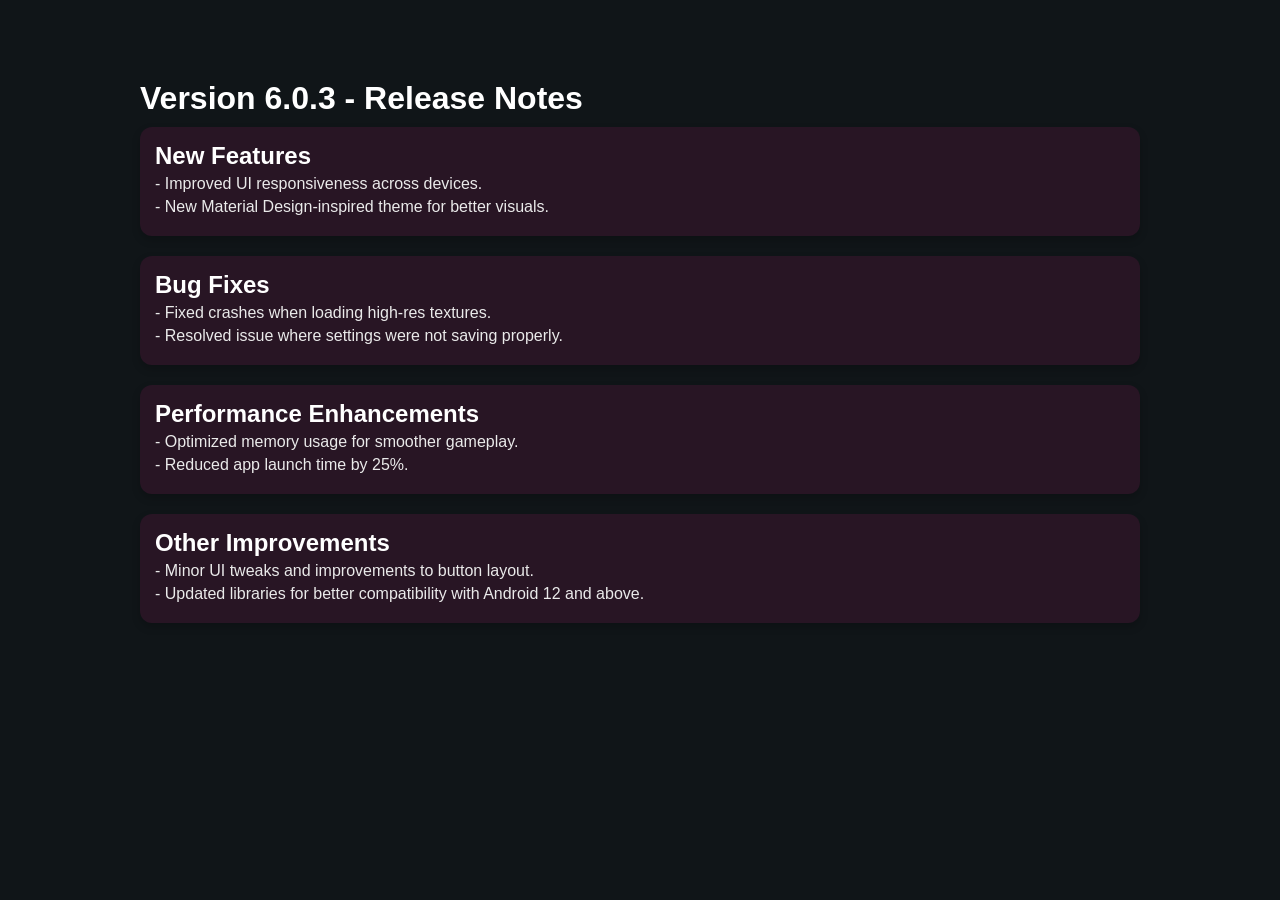
==== Changelogs/index.html @ d49ec12e "clean up HTML and add a Changelogs subdir" ====
<!DOCTYPE html>
<html lang="en">
<head>
  <meta charset="UTF-8">
  <meta name="viewport" content="width=device-width, initial-scale=1.0">
  <title>Changelog - Version 6.0.3</title>
  <link rel="stylesheet" href="styles.css"> <!-- Add your CSS file here -->

  <style>
    /* Font Faces */
    @font-face {
      font-family: 'UberMoveBold';
      src: url('fonts/cashsans_black.otf') format('opentype');
      font-display: swap;
    }

    @font-face {
      font-family: 'categories';
      src: url('fonts/ProductSans-Regular.ttf') format('truetype');
      font-display: swap;
    }

    @font-face {
      font-family: 'LyftProBold';
      src: url('fonts/LyftPro-Bold.ttf') format('truetype');
      font-display: swap;
    }

    @font-face {
      font-family: 'CustomFont';
      src: url('fonts/ProductSans-Play.otf') format('opentype');
      font-display: swap;
    }

    @font-face {
      font-family: 'HeaderFontStyle';
      src: url('fonts/laca_blackitalic.otf') format('opentype');
      font-display: swap;
    }

    @font-face {
      font-family: 'ImportantNotes';
      src: url('fonts/Google_Sans_Display-500-100_0-0_0.ttf') format('truetype');
      font-display: swap;
    }

    /* Global Styles */
    :root {
      --primary-color: #151618;
      --on-primary-color: #ffffff;
      --background-color: #101518;
      --card-background: #281524;
      --important-note-color: #f5f5f5;
      --important-note-background: #100712;
      --build-date-color: #EAEAEA;
      --link-hover-bg: #3A3B47;
      --link-bg: #243034;
      --link-color: #f9f9f9;
      --ripple-color: rgba(255, 255, 255, 0.6);
      --max-content-width: 1000px;
      --border-radius: 12px;
      --box-shadow: 0 4px 8px rgba(0, 0, 0, 0.2);
      --transition-duration: 0.3s;
      --primary-text-color: #f9f9f9;
      --secondary-text-color: #EAEAEA;
    }

    body {
      font-family: 'Roboto', sans-serif;
      background-color: var(--background-color);
      color: var(--primary-text-color);
      margin: 0;
      padding: 0;
      transition: background-color var(--transition-duration), color var(--transition-duration);
    }

    .container {
      max-width: var(--max-content-width);
      margin: 20px auto;
      padding: 20px;
    }

    .changelog-section {
      margin-top: 40px;
    }

    .changelog-section h2 {
      font-family: 'HeaderFontStyle', sans-serif;
      font-size: 2em;
      margin-bottom: 10px;
      color: var(--on-primary-color);
    }

    .changelog-item {
      background-color: var(--card-background);
      padding: 15px;
      margin-bottom: 20px;
      border-radius: var(--border-radius);
      box-shadow: var(--box-shadow);
      transition: background-color var(--transition-duration);
    }

    .changelog-item h3 {
      font-family: 'LyftProBold', sans-serif;
      margin: 0;
      font-size: 1.5em;
      color: var(--on-primary-color);
    }

    .changelog-item p {
      font-family: 'categories', sans-serif;
      margin: 5px 0;
      font-size: 1em;
      color: var(--secondary-text-color);
    }

    .changelog-item a {
      font-family: 'CustomFont', sans-serif;
      color: var(--link-color);
      text-decoration: none;
    }

    .changelog-item a:hover {
      background-color: var(--link-hover-bg);
      padding: 0 4px;
      border-radius: 4px;
    }
  </style>
</head>
<body>
  <div class="container">
    <section class="changelog-section">
      <h2>Version 6.0.3 - Release Notes</h2>
      <div class="changelog-item">
        <h3>New Features</h3>
        <p>- Improved UI responsiveness across devices.</p>
        <p>- New Material Design-inspired theme for better visuals.</p>
      </div>
      <div class="changelog-item">
        <h3>Bug Fixes</h3>
        <p>- Fixed crashes when loading high-res textures.</p>
        <p>- Resolved issue where settings were not saving properly.</p>
      </div>
      <div class="changelog-item">
        <h3>Performance Enhancements</h3>
        <p>- Optimized memory usage for smoother gameplay.</p>
        <p>- Reduced app launch time by 25%.</p>
      </div>
      <div class="changelog-item">
        <h3>Other Improvements</h3>
        <p>- Minor UI tweaks and improvements to button layout.</p>
        <p>- Updated libraries for better compatibility with Android 12 and above.</p>
      </div>
    </section>
  </div>
</body>
</html>
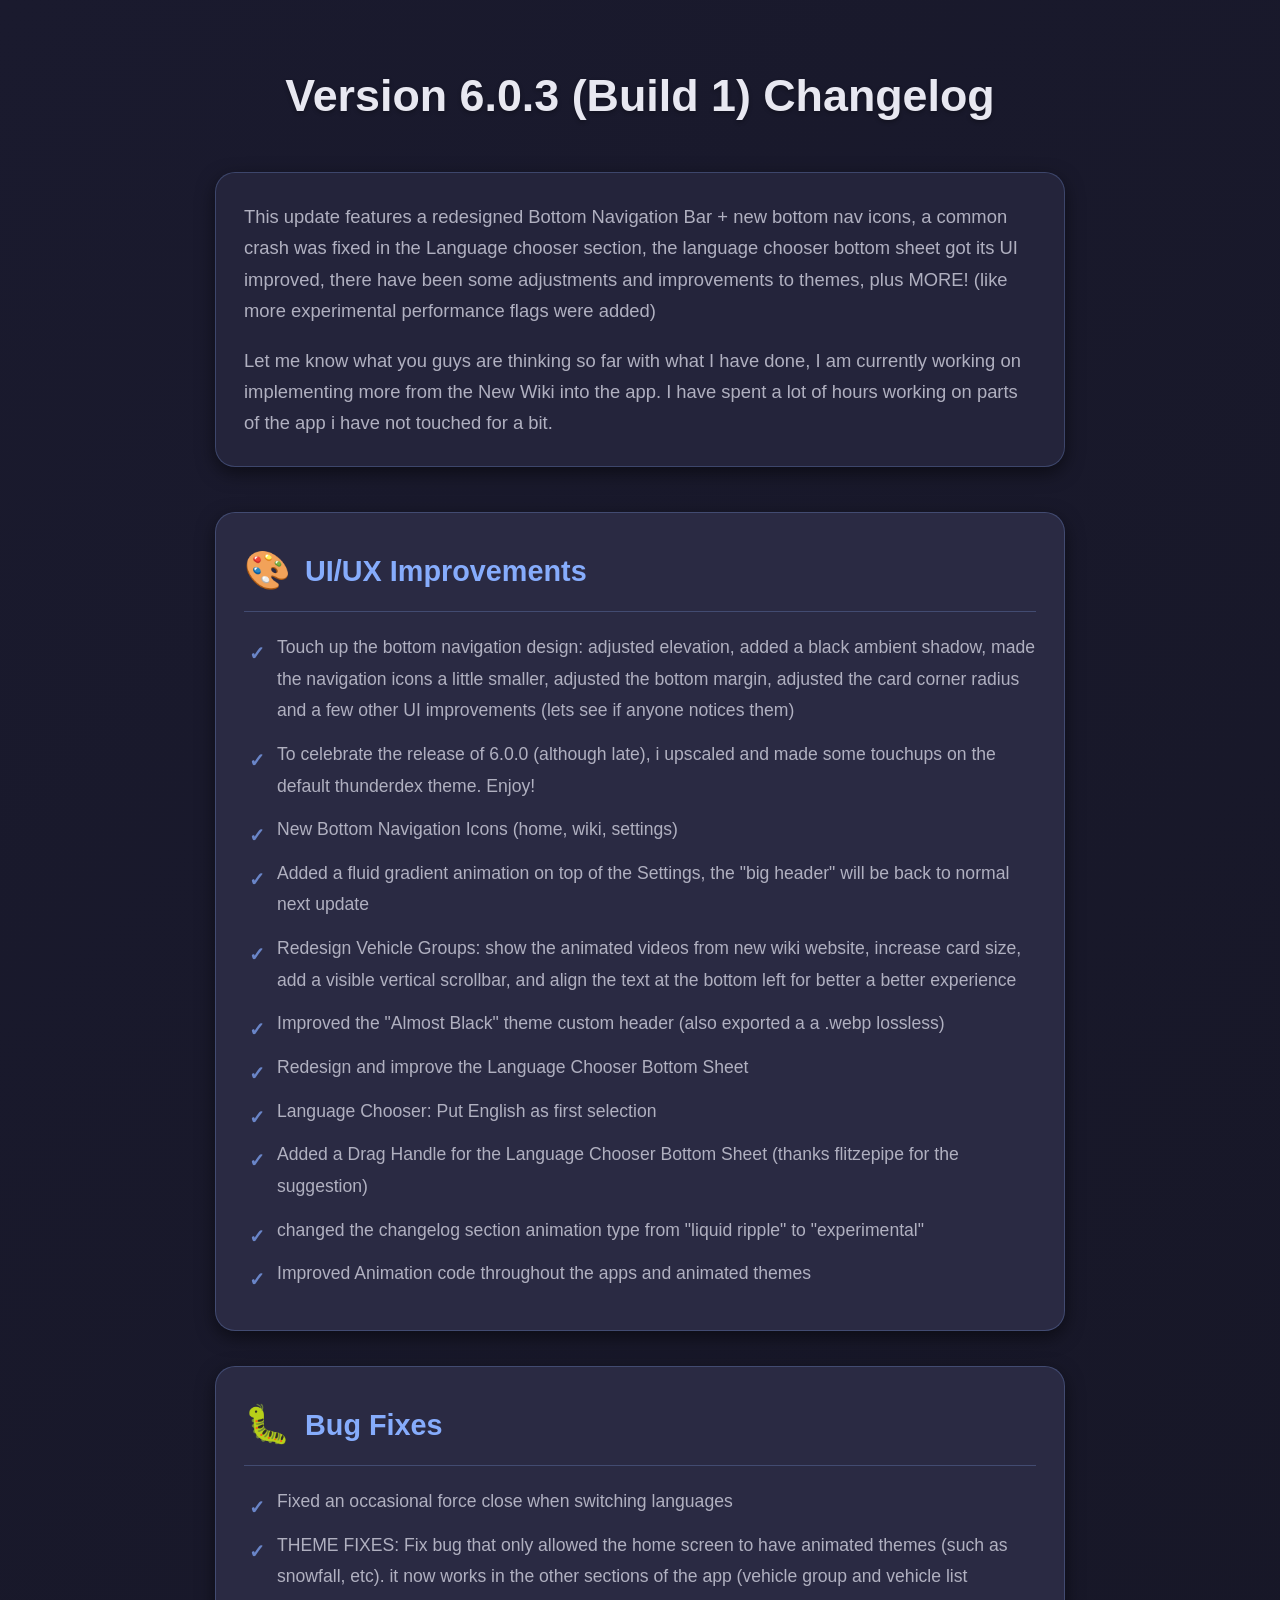
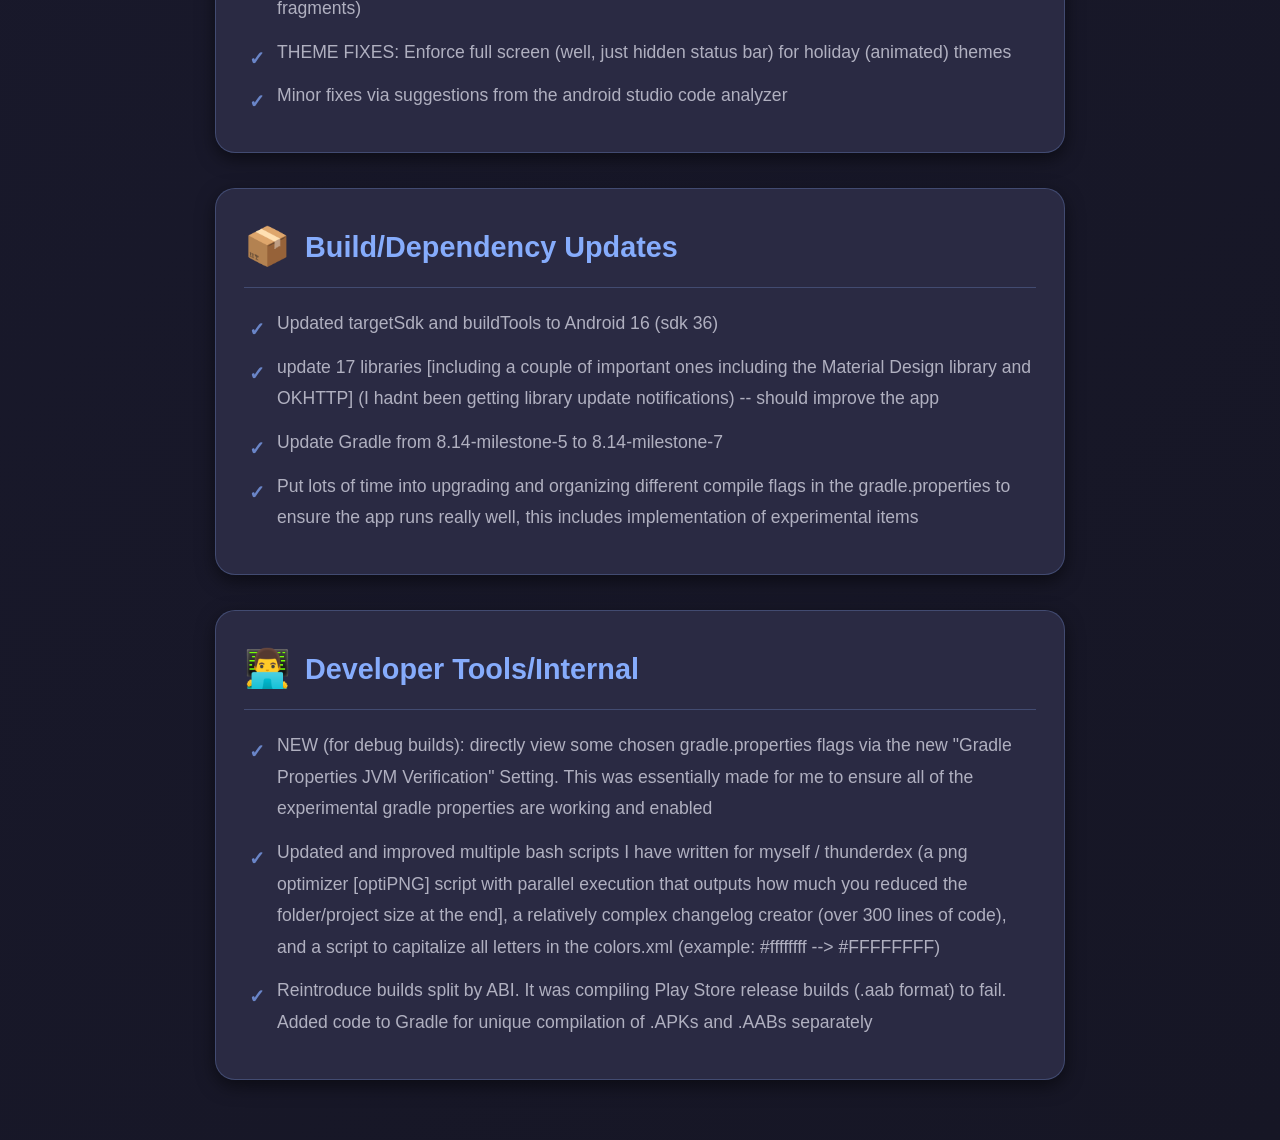
==== commit 118daaaa: "Strip the website down for now, create Changelogs subdirectory" ====
--- a/Changelogs/index.html
+++ b/Changelogs/index.html
@@ -1,157 +1,321 @@
 <!DOCTYPE html>
 <html lang="en">
-<head>
-  <meta charset="UTF-8">
-  <meta name="viewport" content="width=device-width, initial-scale=1.0">
-  <title>Changelog - Version 6.0.3</title>
-  <link rel="stylesheet" href="styles.css"> <!-- Add your CSS file here -->
-
-  <style>
-    /* Font Faces */
-    @font-face {
-      font-family: 'UberMoveBold';
-      src: url('fonts/cashsans_black.otf') format('opentype');
-      font-display: swap;
-    }
-
-    @font-face {
-      font-family: 'categories';
-      src: url('fonts/ProductSans-Regular.ttf') format('truetype');
-      font-display: swap;
-    }
-
-    @font-face {
-      font-family: 'LyftProBold';
-      src: url('fonts/LyftPro-Bold.ttf') format('truetype');
-      font-display: swap;
-    }
-
-    @font-face {
-      font-family: 'CustomFont';
-      src: url('fonts/ProductSans-Play.otf') format('opentype');
-      font-display: swap;
-    }
-
-    @font-face {
-      font-family: 'HeaderFontStyle';
-      src: url('fonts/laca_blackitalic.otf') format('opentype');
-      font-display: swap;
-    }
-
-    @font-face {
-      font-family: 'ImportantNotes';
-      src: url('fonts/Google_Sans_Display-500-100_0-0_0.ttf') format('truetype');
-      font-display: swap;
-    }
-
-    /* Global Styles */
-    :root {
-      --primary-color: #151618;
-      --on-primary-color: #ffffff;
-      --background-color: #101518;
-      --card-background: #281524;
-      --important-note-color: #f5f5f5;
-      --important-note-background: #100712;
-      --build-date-color: #EAEAEA;
-      --link-hover-bg: #3A3B47;
-      --link-bg: #243034;
-      --link-color: #f9f9f9;
-      --ripple-color: rgba(255, 255, 255, 0.6);
-      --max-content-width: 1000px;
-      --border-radius: 12px;
-      --box-shadow: 0 4px 8px rgba(0, 0, 0, 0.2);
-      --transition-duration: 0.3s;
-      --primary-text-color: #f9f9f9;
-      --secondary-text-color: #EAEAEA;
-    }
-
-    body {
-      font-family: 'Roboto', sans-serif;
-      background-color: var(--background-color);
-      color: var(--primary-text-color);
-      margin: 0;
-      padding: 0;
-      transition: background-color var(--transition-duration), color var(--transition-duration);
-    }
-
-    .container {
-      max-width: var(--max-content-width);
-      margin: 20px auto;
-      padding: 20px;
-    }
-
-    .changelog-section {
-      margin-top: 40px;
-    }
-
-    .changelog-section h2 {
-      font-family: 'HeaderFontStyle', sans-serif;
-      font-size: 2em;
-      margin-bottom: 10px;
-      color: var(--on-primary-color);
-    }
-
-    .changelog-item {
-      background-color: var(--card-background);
-      padding: 15px;
-      margin-bottom: 20px;
-      border-radius: var(--border-radius);
-      box-shadow: var(--box-shadow);
-      transition: background-color var(--transition-duration);
-    }
-
-    .changelog-item h3 {
-      font-family: 'LyftProBold', sans-serif;
-      margin: 0;
-      font-size: 1.5em;
-      color: var(--on-primary-color);
-    }
-
-    .changelog-item p {
-      font-family: 'categories', sans-serif;
-      margin: 5px 0;
-      font-size: 1em;
-      color: var(--secondary-text-color);
-    }
-
-    .changelog-item a {
-      font-family: 'CustomFont', sans-serif;
-      color: var(--link-color);
-      text-decoration: none;
-    }
-
-    .changelog-item a:hover {
-      background-color: var(--link-hover-bg);
-      padding: 0 4px;
-      border-radius: 4px;
-    }
-  </style>
-</head>
-<body>
-  <div class="container">
-    <section class="changelog-section">
-      <h2>Version 6.0.3 - Release Notes</h2>
-      <div class="changelog-item">
-        <h3>New Features</h3>
-        <p>- Improved UI responsiveness across devices.</p>
-        <p>- New Material Design-inspired theme for better visuals.</p>
+   <head>
+      <meta charset="UTF-8">
+      <meta name="viewport" content="width=device-width, initial-scale=1.0">
+      <title>ThunderDex Changelog - v6.0.3</title>
+      <link rel="stylesheet" href="styles.css">
+      <!-- Assuming styles.css is empty -->
+      <style>
+         /* Font Faces (Keep as is) */
+         @font-face { font-family: 'UberMoveBold'; src: url('fonts/cashsans_black.otf') format('opentype'); font-display: swap; }
+         @font-face { font-family: 'categories'; src: url('fonts/ProductSans-Regular.ttf') format('truetype'); font-display: swap; }
+         @font-face { font-family: 'LyftProBold'; src: url('fonts/LyftPro-Bold.ttf') format('truetype'); font-display: swap; }
+         @font-face { font-family: 'HeaderFontStyle'; src: url('fonts/laca_blackitalic.otf') format('opentype'); font-display: swap; }
+         @font-face { font-family: 'ImportantNotes'; src: url('fonts/Google_Sans_Display-500-100_0-0_0.ttf') format('truetype'); font-display: swap; }
+         /* --- Improved Styles --- */
+         /* Global Styles & Variables */
+         :root {
+         --primary-color: #1A1A2E;
+         --on-primary-color: #E8E8F1;
+         --background-color: #161625;
+         --surface-color: #1E1E30;
+         --card-background: #2A2A43; /* Slightly lighter card */
+         --intro-background: #24243B; /* Different background for intro */
+         --important-note-background: rgba(134, 172, 252, 0.15);
+         --accent-color: #86ACFC;
+         --accent-color-darker: #6A85C8;
+         --secondary-text-color: #B0B0C0;
+         --border-color: rgba(134, 172, 252, 0.25);
+         --border-radius-large: 20px;
+         --border-radius-medium: 12px;
+         --padding-large: 28px;
+         --padding-medium: 20px;
+         --box-shadow: 0 6px 18px rgba(0, 0, 0, 0.5);
+         --transition-duration: 0.3s;
+         }
+         body {
+         font-family: 'categories', sans-serif;
+         background: linear-gradient(135deg, var(--primary-color) 0%, var(--background-color) 100%);
+         color: var(--on-primary-color);
+         margin: 0;
+         padding: 20px 10px;
+         line-height: 1.6;
+         }
+         .container {
+         max-width: 850px;
+         margin: 40px auto;
+         padding: 0 var(--padding-medium);
+         }
+         /* Header Title */
+         .changelog-section h1 { /* Changed from h2 for semantic main title */
+         font-size: 2.8em;
+         font-weight: bold;
+         margin-bottom: 40px;
+         color: var(--on-primary-color);
+         font-family: 'HeaderFontStyle', sans-serif;
+         text-align: center;
+         text-shadow: 0 2px 4px rgba(0,0,0,0.3);
+         opacity: 0;
+         transform: translateY(-20px);
+         animation: fadeInUp 0.6s 0.1s ease-out forwards;
+         }
+         /* Intro Section Styling */
+         .intro-section {
+         background-color: var(--intro-background);
+         padding: var(--padding-large);
+         border-radius: var(--border-radius-large);
+         box-shadow: var(--box-shadow);
+         border: 1px solid var(--border-color);
+         margin-bottom: 45px; /* Space below intro */
+         opacity: 0;
+         transform: translateY(20px) scale(0.98);
+         animation: fadeInUpScale 0.7s 0.2s ease-out forwards; /* Delay after title */
+         font-size: 1.15em;
+         line-height: 1.7;
+         color: var(--secondary-text-color);
+         }
+         .intro-section p {
+         margin-top: 0;
+         margin-bottom: 1em; /* Space between paragraphs */
+         }
+         .intro-section p:last-child {
+         margin-bottom: 0;
+         }
+         /* Changelog Card Item */
+         .changelog-item {
+         background-color: var(--card-background);
+         padding: var(--padding-large);
+         border-radius: var(--border-radius-large);
+         box-shadow: var(--box-shadow);
+         border: 1px solid var(--border-color);
+         transition: transform 0.3s ease-out, box-shadow 0.3s ease-out, background-color var(--transition-duration);
+         margin-bottom: 35px;
+         opacity: 0;
+         transform: translateY(20px) scale(0.98);
+         animation: fadeInUpScale 0.7s ease-out forwards;
+         }
+         /* Stagger card animation (Adjust delays considering intro section) */
+         .changelog-item:nth-of-type(1) { animation-delay: 0.3s; } /* First category */
+         .changelog-item:nth-of-type(2) { animation-delay: 0.4s; }
+         .changelog-item:nth-of-type(3) { animation-delay: 0.5s; }
+         .changelog-item:nth-of-type(4) { animation-delay: 0.6s; } /* New developer section */
+         .changelog-item:hover {
+         transform: translateY(-6px) scale(1.01);
+         box-shadow: 0 10px 25px rgba(0, 0, 0, 0.5);
+         }
+         /* Category Title (H3) */
+         .changelog-item h3 {
+         font-size: 1.8em;
+         margin-top: 0;
+         margin-bottom: 20px;
+         color: var(--accent-color);
+         font-family: 'LyftProBold', sans-serif;
+         display: flex;
+         align-items: center;
+         border-bottom: 1px solid var(--border-color); /* Add subtle separator */
+         padding-bottom: 10px;
+         }
+         /* Icon before H3 */
+         .changelog-item h3::before {
+         content: '';
+         /* If using an icon font like Material Symbols:
+         font-family: 'Material Symbols Outlined';
+         font-weight: normal;
+         font-style: normal;
+         line-height: 1;
+         letter-spacing: normal;
+         text-transform: none;
+         display: inline-block;
+         white-space: nowrap;
+         word-wrap: normal;
+         direction: ltr;
+         -webkit-font-feature-settings: 'liga';
+         -webkit-font-smoothing: antialiased; */
+         font-size: 1.3em; /* Increased size slightly */
+         margin-right: 14px; /* More space */
+         color: var(--accent-color);
+         display: inline-block; /* Keep */
+         /* vertical-align: -0.15em; /* Fine-tune vertical alignment */
+         }
+         /* Specific Icons (Emojis or replace with icon font content/classes) */
+         .changelog-item.ui-ux h3::before { content: '🎨'; } /* Palette */
+         .changelog-item.bugs h3::before { content: '🐛'; } /* Bug */
+         .changelog-item.build h3::before { content: '📦'; } /* Package/Build */
+         .changelog-item.developer h3::before { content: '👨‍💻'; } /* Developer/Code */
+         /* List Styles */
+         .changelog-item ul {
+         padding-left: 5px;
+         list-style-type: none;
+         margin: 0;
+         }
+         /* Nested List for sub-bullets */
+         .changelog-item ul ul {
+         padding-left: 25px; /* Indent sub-list */
+         margin-top: 8px; /* Space above sub-list */
+         }
+         .changelog-item li {
+         font-size: 1.1em;
+         line-height: 1.8;
+         color: var(--secondary-text-color);
+         margin-bottom: 12px;
+         font-family: 'categories', sans-serif;
+         position: relative;
+         padding-left: 28px;
+         opacity: 0;
+         transform: translateX(-10px);
+         animation: fadeInLeft 0.5s ease-out forwards;
+         }
+         /* Nested list item styling */
+         .changelog-item ul ul li {
+         font-size: 1.05em; /* Slightly smaller */
+         margin-bottom: 6px; /* Less space */
+         }
+         /* Stagger list item animation */
+         .changelog-item ul li:nth-child(1) { animation-delay: 0.1s; }
+         .changelog-item ul li:nth-child(2) { animation-delay: 0.2s; }
+         .changelog-item ul li:nth-child(3) { animation-delay: 0.3s; }
+         .changelog-item ul li:nth-child(4) { animation-delay: 0.4s; }
+         .changelog-item ul li:nth-child(5) { animation-delay: 0.5s; }
+         .changelog-item ul li:nth-child(6) { animation-delay: 0.6s; }
+         .changelog-item ul li:nth-child(7) { animation-delay: 0.7s; }
+         .changelog-item ul li:nth-child(8) { animation-delay: 0.8s; }
+         .changelog-item ul li:nth-child(9) { animation-delay: 0.9s; }
+         .changelog-item ul li:nth-child(10){ animation-delay: 1.0s; }
+         /* Custom Bullet Point */
+         .changelog-item li::before {
+         content: '✓';
+         color: var(--accent-color-darker);
+         font-weight: bold;
+         font-size: 1.1em;
+         position: absolute;
+         left: 0;
+         top: 4px;
+         transition: transform 0.2s ease-out;
+         }
+         /* Different bullet for nested list */
+         .changelog-item ul ul li::before {
+         content: '-'; /* Dash for sub-items */
+         font-weight: bold;
+         color: var(--secondary-text-color); /* Less prominent */
+         left: 2px; /* Adjust position */
+         }
+         .changelog-item li:hover::before {
+         transform: scale(1.3);
+         }
+         /* Important Note (If used) */
+         .important-note {
+         background-color: var(--important-note-background);
+         color: var(--accent-color);
+         padding: var(--padding-medium);
+         border-radius: var(--border-radius-medium);
+         font-size: 1.1em;
+         font-family: 'ImportantNotes', sans-serif;
+         text-align: center;
+         border: 1px solid var(--border-color);
+         border-left: 5px solid var(--accent-color);
+         margin-top: 40px;
+         opacity: 0;
+         transform: scale(0.95);
+         animation: fadeInScale 0.6s 0.8s ease-out forwards; /* Adjust delay */
+         }
+         /* Animations */
+         @keyframes fadeInUp {
+         from { opacity: 0; transform: translateY(20px); }
+         to { opacity: 1; transform: translateY(0); }
+         }
+         @keyframes fadeInUpScale {
+         from { opacity: 0; transform: translateY(20px) scale(0.98); }
+         to { opacity: 1; transform: translateY(0) scale(1); }
+         }
+         @keyframes fadeInLeft {
+         from { opacity: 0; transform: translateX(-15px); }
+         to { opacity: 1; transform: translateX(0); }
+         }
+         @keyframes fadeInScale {
+         from { opacity: 0; transform: scale(0.95); }
+         to { opacity: 1; transform: scale(1); }
+         }
+         /* Media Query for smaller screens */
+         @media (max-width: 768px) {
+         body { padding: 15px 5px; }
+         .container { margin: 20px auto; padding: 0 var(--padding-medium); }
+         .changelog-section h1 { font-size: 2.2em; margin-bottom: 30px; } /* Adjusted */
+         .intro-section { padding: var(--padding-medium); font-size: 1.05em; margin-bottom: 35px; }
+         .changelog-item { padding: var(--padding-medium); margin-bottom: 25px; }
+         .changelog-item h3 { font-size: 1.5em; margin-bottom: 15px; }
+         .changelog-item h3::before { font-size: 1.2em; margin-right: 10px; }
+         .changelog-item li { font-size: 1em; line-height: 1.7; padding-left: 24px; }
+         .changelog-item ul ul { padding-left: 20px; } /* Adjust nested indent */
+         .changelog-item li::before { font-size: 1em; top: 3px; }
+         .important-note { font-size: 1em; padding: 15px; margin-top: 30px; }
+         }
+      </style>
+   </head>
+   <body>
+      <div class="container">
+         <section class="changelog-section">
+            <h1>Version 6.0.3 (Build 1) Changelog</h1>
+            <!-- Changed to H1 -->
+            <!-- Intro Section -->
+            <div class="intro-section">
+               <p>
+                  This update features a redesigned Bottom Navigation Bar + new bottom nav icons, a common crash was fixed in the Language chooser section, the language chooser bottom sheet got its UI improved, there have been some adjustments and improvements to themes, plus MORE! (like more experimental performance flags were added)
+               </p>
+               <p>
+                  Let me know what you guys are thinking so far with what I have done, I am currently working on implementing more from the New Wiki into the app. I have spent a lot of hours working on parts of the app i have not touched for a bit.
+               </p>
+            </div>
+            <!-- UI/UX Improvements -->
+            <div class="changelog-item ui-ux">
+               <h3>UI/UX Improvements</h3>
+               <ul>
+                  <li>Touch up the bottom navigation design: adjusted elevation, added a black ambient shadow, made the navigation icons a little smaller, adjusted the bottom margin, adjusted the card corner radius and a few other UI improvements (lets see if anyone notices them)</li>
+                  <li>To celebrate the release of 6.0.0 (although late), i upscaled and made some touchups on the default thunderdex theme. Enjoy!</li>
+                  <li>New Bottom Navigation Icons (home, wiki, settings)</li>
+                  <li>Added a fluid gradient animation on top of the Settings, the "big header" will be back to normal next update</li>
+                  <li>Redesign Vehicle Groups: show the animated videos from new wiki website, increase card size, add a visible vertical scrollbar, and align the text at the bottom left for better a better experience</li>
+                  <li>Improved the "Almost Black" theme custom header (also exported a a .webp lossless)</li>
+                  <li>Redesign and improve the Language Chooser Bottom Sheet</li>
+                  <li>Language Chooser: Put English as first selection</li>
+                  <li>Added a Drag Handle for the Language Chooser Bottom Sheet (thanks flitzepipe for the suggestion)</li>
+                  <li>changed the changelog section animation type from "liquid ripple" to "experimental"</li>
+                  <li>Improved Animation code throughout the apps and animated themes</li>
+               </ul>
+            </div>
+            <!-- Bug Fixes -->
+            <div class="changelog-item bugs">
+               <h3>Bug Fixes</h3>
+               <ul>
+                  <li>Fixed an occasional force close when switching languages</li>
+                  <li>THEME FIXES: Fix bug that only allowed the home screen to have animated themes (such as snowfall, etc). it now works in the other sections of the app (vehicle group and vehicle list fragments)</li>
+                  <li>THEME FIXES: Enforce full screen (well, just hidden status bar) for holiday (animated) themes</li>
+                  <li>Minor fixes via suggestions from the android studio code analyzer</li>
+               </ul>
+            </div>
+            <!-- Build/Dependency Updates -->
+            <div class="changelog-item build">
+               <h3>Build/Dependency Updates</h3>
+               <ul>
+                  <li>Updated targetSdk and buildTools to Android 16 (sdk 36)</li>
+                  <li>update 17 libraries [including a couple of important ones including the Material Design library and OKHTTP] (I hadnt been getting library update notifications) -- should improve the app</li>
+                  <li>
+                     Update Gradle from 8.14-milestone-5 to 8.14-milestone-7 <!-- This was the item needing a sub-bullet style -->
+                     <!-- Removed incorrect sub-bullet marker '-' from text, handled by CSS -->
+                  </li>
+                  <li>Put lots of time into upgrading and organizing different compile flags in the gradle.properties to ensure the app runs really well, this includes implementation of experimental items</li>
+               </ul>
+            </div>
+            <!-- Developer Tools/Internal -->
+            <div class="changelog-item developer">
+               <h3>Developer Tools/Internal</h3>
+               <ul>
+                  <li>NEW (for debug builds): directly view some chosen gradle.properties flags via the new "Gradle Properties JVM Verification" Setting. This was essentially made for me to ensure all of the experimental gradle properties are working and enabled</li>
+                  <li>Updated and improved multiple bash scripts I have written for myself / thunderdex (a png optimizer [optiPNG] script with parallel execution that outputs how much you reduced the folder/project size at the end], a relatively complex changelog creator (over 300 lines of code), and a script to capitalize all letters in the colors.xml (example: #ffffffff --> #FFFFFFFF)</li>
+                  <li>Reintroduce builds split by ABI. It was compiling Play Store release builds (.aab format) to fail. Added code to Gradle for unique compilation of .APKs and .AABs separately</li>
+               </ul>
+            </div>
+         </section>
       </div>
-      <div class="changelog-item">
-        <h3>Bug Fixes</h3>
-        <p>- Fixed crashes when loading high-res textures.</p>
-        <p>- Resolved issue where settings were not saving properly.</p>
-      </div>
-      <div class="changelog-item">
-        <h3>Performance Enhancements</h3>
-        <p>- Optimized memory usage for smoother gameplay.</p>
-        <p>- Reduced app launch time by 25%.</p>
-      </div>
-      <div class="changelog-item">
-        <h3>Other Improvements</h3>
-        <p>- Minor UI tweaks and improvements to button layout.</p>
-        <p>- Updated libraries for better compatibility with Android 12 and above.</p>
-      </div>
-    </section>
-  </div>
-</body>
+   </body>
 </html>
